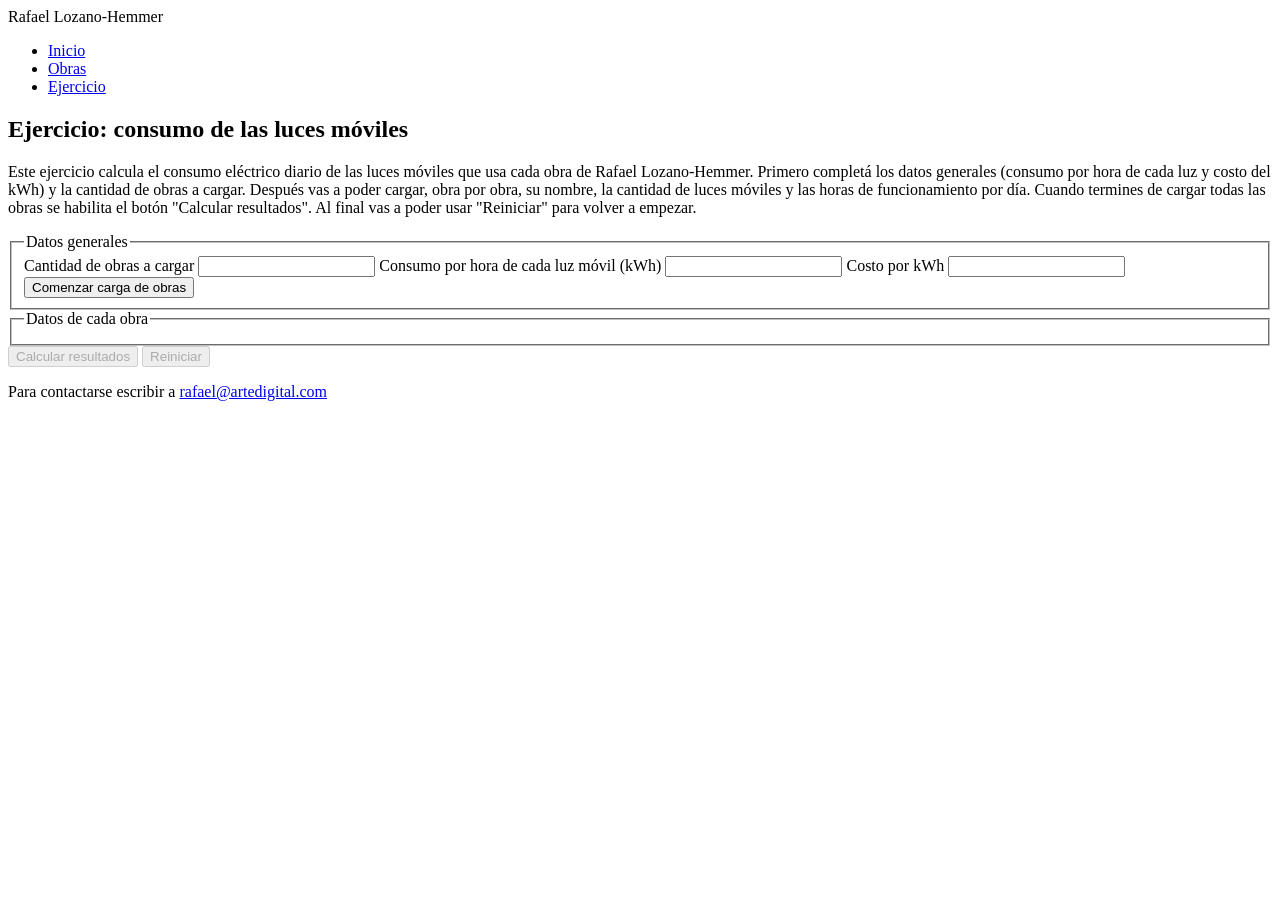
==== ejercicio.html @ 9eda1f69 "Build inicial: estructura HTML y contenido de las 3 páginas index.html, obras.html y ejercicio.html " ====
<!DOCTYPE html>
<html lang="es">
<head>
    <meta charset="UTF-8">
    <meta name="viewport" content="width=device-width, initial-scale=1.0">
    <title>Rafael Lozano-Hemmer — Ejercicio</title>
    <link rel="preconnect" href="https://fonts.googleapis.com">
    <link rel="preconnect" href="https://fonts.gstatic.com" crossorigin>
    <link href="https://fonts.googleapis.com/css2?family=Barlow:wght@400;700&display=swap" rel="stylesheet">
    <link rel="stylesheet" href="css/estilos.css">
</head>
<body>

    <div class="contenedor-principal">
        <header class="encabezado-sitio">
            <div class="marca">Rafael Lozano-Hemmer</div>
            <nav class="navegacion-principal">
                <ul>
                    <li><a href="index.html" class="enlace-nav">Inicio</a></li>
                    <li><a href="obras.html" class="enlace-nav">Obras</a></li>
                    <li><a href="ejercicio.html" class="enlace-nav activo">Ejercicio</a></li>
                </ul>
            </nav>
        </header>

        <main class="area-contenido">
            <section class="seccion-ejercicio">
                <h1>Ejercicio: consumo de las luces móviles</h1>
                <p class="instrucciones">
                    Este ejercicio calcula el consumo eléctrico diario de las luces móviles
                    que usa cada obra de Rafael Lozano-Hemmer. Primero completá los datos
                    generales (consumo por hora de cada luz y costo del kWh) y la cantidad
                    de obras a cargar. Después vas a poder cargar, obra por obra, su nombre,
                    la cantidad de luces móviles y las horas de funcionamiento por día.
                    Cuando termines de cargar todas las obras se habilita el botón
                    "Calcular resultados". Al final vas a poder usar "Reiniciar" para volver
                    a empezar.
                </p>

                <form class="formulario-ejercicio" id="formulario-ejercicio">
                    <fieldset class="bloque-datos-generales">
                        <legend>Datos generales</legend>

                        <label for="cantidad-obras">Cantidad de obras a cargar</label>
                        <input type="number" id="cantidad-obras" name="cantidad-obras" min="1" required>

                        <label for="consumo-por-luz">Consumo por hora de cada luz móvil (kWh)</label>
                        <input type="number" id="consumo-por-luz" name="consumo-por-luz" min="0" step="0.01" required>

                        <label for="costo-kwh">Costo por kWh</label>
                        <input type="number" id="costo-kwh" name="costo-kwh" min="0" step="0.01" required>

                        <button type="button" id="btn-iniciar-carga">Comenzar carga de obras</button>
                    </fieldset>

                    <fieldset class="bloque-obras" id="bloque-obras">
                        <legend>Datos de cada obra</legend>
                        <div class="campos-obras" id="campos-obras"></div>
                    </fieldset>

                    <div class="bloque-acciones">
                        <button type="button" id="btn-calcular" disabled>Calcular resultados</button>
                        <button type="button" id="btn-reiniciar" disabled>Reiniciar</button>
                    </div>
                </form>

                <div class="resultados" id="resultados"></div>
            </section>
        </main>

        <footer class="pie-sitio">
            <p>Para contactarse escribir a <a href="mailto:rafael@artedigital.com">rafael@artedigital.com</a></p>
        </footer>
    </div>

</body>
</html>
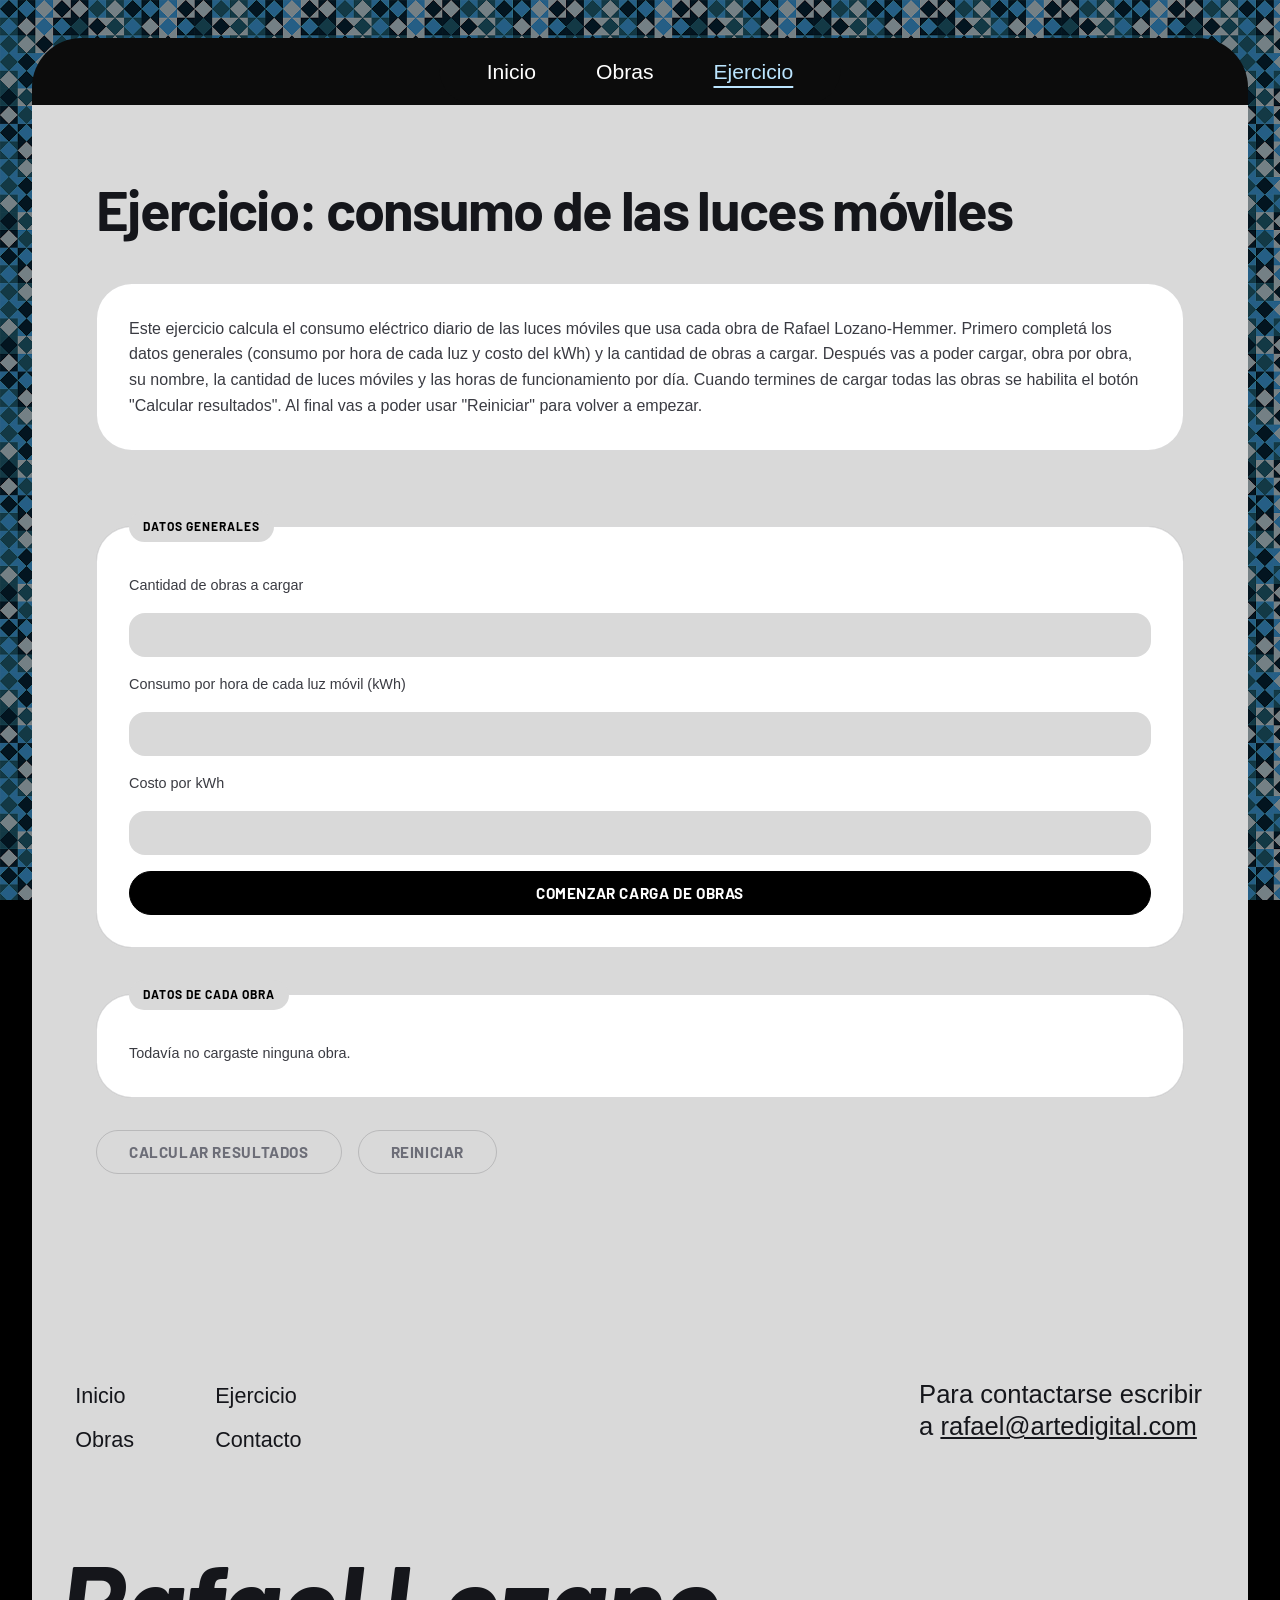
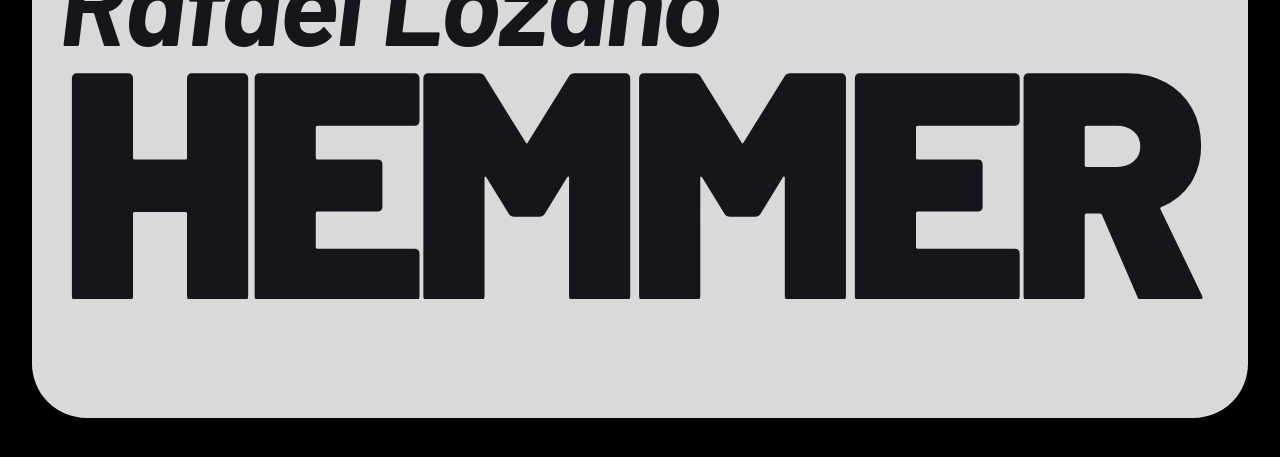
==== commit 83da843f: "Commit 2 / Build CSS En esta etapa se creo el estilo del CSS y se añadio la galeria basado en un dis" ====
--- a/ejercicio.html
+++ b/ejercicio.html
@@ -6,25 +6,25 @@
     <title>Rafael Lozano-Hemmer — Ejercicio</title>
     <link rel="preconnect" href="https://fonts.googleapis.com">
     <link rel="preconnect" href="https://fonts.gstatic.com" crossorigin>
-    <link href="https://fonts.googleapis.com/css2?family=Barlow:wght@400;700&display=swap" rel="stylesheet">
+    <link href="https://fonts.googleapis.com/css2?family=Barlow:ital,wght@0,400;0,500;0,600;0,700;0,900;1,400;1,500;1,700&display=swap" rel="stylesheet">
     <link rel="stylesheet" href="css/estilos.css">
 </head>
 <body>
 
     <div class="contenedor-principal">
-        <header class="encabezado-sitio">
-            <div class="marca">Rafael Lozano-Hemmer</div>
-            <nav class="navegacion-principal">
-                <ul>
-                    <li><a href="index.html" class="enlace-nav">Inicio</a></li>
-                    <li><a href="obras.html" class="enlace-nav">Obras</a></li>
-                    <li><a href="ejercicio.html" class="enlace-nav activo">Ejercicio</a></li>
-                </ul>
-            </nav>
-        </header>
+        <div class="portada">
+            <header class="encabezado-sitio">
+                <nav class="navegacion-principal">
+                    <ul>
+                        <li><a href="index.html" class="enlace-nav">Inicio</a></li>
+                        <li><a href="obras.html" class="enlace-nav">Obras</a></li>
+                        <li><a href="ejercicio.html" class="enlace-nav activo">Ejercicio</a></li>                    </ul>
+                </nav>
+            </header>
+        </div>
 
         <main class="area-contenido">
-            <section class="seccion-ejercicio">
+            <section class="banda-clara seccion-ejercicio">
                 <h1>Ejercicio: consumo de las luces móviles</h1>
                 <p class="instrucciones">
                     Este ejercicio calcula el consumo eléctrico diario de las luces móviles
@@ -68,8 +68,20 @@
             </section>
         </main>
 
-        <footer class="pie-sitio">
-            <p>Para contactarse escribir a <a href="mailto:rafael@artedigital.com">rafael@artedigital.com</a></p>
+        <footer class="pie-sitio" id="contacto">
+            <div class="pie-superior">
+                <ul class="pie-enlaces">
+                    <li><a href="index.html">Inicio</a></li>
+                    <li><a href="ejercicio.html">Ejercicio</a></li>
+                    <li><a href="obras.html">Obras</a></li>
+                    <li><a href="mailto:rafael@artedigital.com">Contacto</a></li>
+                </ul>
+                <p class="pie-contacto">Para contactarse escribir a <a href="mailto:rafael@artedigital.com">rafael@artedigital.com</a></p>
+            </div>
+            <p class="pie-firma">
+                <span class="pie-firma-nombre">Rafael Lozano</span>
+                <span class="pie-firma-apellido">Hemmer</span>
+            </p>
         </footer>
     </div>
 
--- a/css/estilos.css
+++ b/css/estilos.css
@@ -0,0 +1,752 @@
+/* ==========================================================================
+   TOKENS
+   Medidas tomadas del diseño de Figma (frame de 1313,8px). El contenedor
+   mide 82rem = 1312px, así que los valores del diseño se mapean 1:1.
+   ========================================================================== */
+:root {
+    /* Color */
+    --color-negro: #000000;
+    --color-negro-suave: #0c0c0c;
+    --color-tarjeta: #121215;
+    --color-claro: #d9d9d9;
+    --color-blanco: #ffffff;
+    --color-texto-claro: #15161b;
+    --color-texto-oscuro: #a0a0ab;
+    --color-acento: #bbe5ff;
+    --color-borde-claro: rgba(255, 255, 255, 0.08);
+    --color-borde-oscuro: rgba(20, 20, 25, 0.16);
+
+    /* Tipografía */
+    --fuente-display: "Barlow", sans-serif;
+    --fuente-texto: -apple-system, "Segoe UI", Roboto, sans-serif;
+
+    /* Espaciado */
+    --space-1: 0.5rem;
+    --space-2: 0.75rem;
+    --space-3: 1rem;
+    --space-4: 1.5rem;
+    --space-5: 2rem;
+    --space-6: 2.75rem;
+    --space-7: 4rem;
+
+    /* Radios */
+    --radio-pill: 62rem;
+    --radio-md: 1rem;
+    --radio-tarjeta: 2.24rem;
+    --radio-superior: 3.1rem;
+    --radio-inferior: 3.4rem;
+
+    /* Movimiento */
+    --ease-salida: cubic-bezier(0.16, 1, 0.3, 1);
+    --dur-rapida: 0.25s;
+    --dur-base: 0.5s;
+}
+
+/* ==========================================================================
+   BASE
+   ========================================================================== */
+* {
+    box-sizing: border-box;
+}
+
+body {
+    display: flex;
+    flex-direction: column;
+    align-items: center;
+    margin: 0;
+    background-color: var(--color-negro);
+    background-image:
+        linear-gradient(rgba(0, 0, 0, 0.48), rgba(0, 0, 0, 0.48)),
+        url('../img/fondo.png');
+    background-repeat: repeat;
+    background-attachment: fixed;
+    background-size: 7.74rem;
+    font-family: var(--fuente-texto);
+    color: var(--color-blanco);
+    line-height: 1.6;
+    -webkit-font-smoothing: antialiased;
+}
+
+/* Bloque contenedor: ancho máximo y centrado con flexbox (ver body) */
+.contenedor-principal {
+    display: flex;
+    flex-direction: column;
+    max-width: 100rem;
+    width: 95%;
+    margin: 2.4rem 0;
+    border-radius: var(--radio-superior) var(--radio-superior) var(--radio-inferior) var(--radio-inferior);
+    overflow: hidden;
+}
+
+/* ==========================================================================
+   PORTADA: la barra de navegación va dentro de la portada, superpuesta
+   sobre la foto (sin position ni grid: es una columna flex)
+   ========================================================================== */
+.portada {
+    display: flex;
+    flex-direction: column;
+    justify-content: space-between;
+    align-items: center;
+    background-color: var(--color-negro-suave);
+}
+
+.portada--inicio {
+    min-height: 45.25rem;
+    padding-bottom: 2.84rem;
+    text-align: center;
+    background-image:
+        linear-gradient(180deg, rgba(0, 0, 0, 0.28) 0%, rgba(0, 0, 0, 0.66) 100%),
+        url('../img/lozano-hemmer.jpg');
+    background-size: cover;
+    background-position: center;
+}
+
+.portada--obras {
+    min-height: 32rem;
+    padding-bottom: 2.84rem;
+    text-align: center;
+    background-image:
+        linear-gradient(180deg, rgba(0, 0, 0, 0.35) 0%, rgba(0, 0, 0, 0.75) 100%),
+        url('../img/lozano-hemmer-9.jpg');
+    background-size: cover;
+    background-position: center;
+}
+
+.encabezado-sitio {
+    display: flex;
+    justify-content: center;
+    width: 100%;
+}
+
+.navegacion-principal {
+    background-color: var(--color-negro-suave);
+    border-radius: 0 0 2.28rem 2.28rem;
+    padding: 1.02rem 2.96rem;
+}
+
+.navegacion-principal ul {
+    display: flex;
+    flex-wrap: wrap;
+    justify-content: center;
+    gap: var(--space-3) 3.75rem;
+    list-style: none;
+    margin: 0;
+    padding: 0;
+}
+
+.enlace-nav {
+    color: var(--color-blanco);
+    text-decoration: underline;
+    text-decoration-color: transparent;
+    text-underline-offset: 0.45rem;
+    text-decoration-thickness: 2px;
+    font-size: 1.32rem;
+    transition: color var(--dur-rapida) var(--ease-salida), text-decoration-color var(--dur-base) var(--ease-salida);
+}
+
+.enlace-nav:hover {
+    text-decoration-color: var(--color-blanco);
+}
+
+.enlace-nav.activo {
+    color: var(--color-acento);
+    text-decoration-color: var(--color-acento);
+}
+
+.hero-contenido {
+    display: flex;
+    flex-direction: column;
+    align-items: center;
+    gap: 2.05rem;
+    padding: 0 var(--space-5);
+}
+
+.hero-titulo {
+    font-family: var(--fuente-display);
+    font-size: clamp(2.5rem, 8.55vw, 7.02rem);
+    font-weight: 700;
+    line-height: 0.95;
+    letter-spacing: -0.025em;
+    color: var(--color-claro);
+    margin: 0;
+}
+
+.hero-titulo em {
+    font-style: italic;
+}
+
+.hero-subtitulo {
+    font-size: clamp(1rem, 1.95vw, 1.6rem);
+    color: var(--color-blanco);
+    margin: 0;
+}
+
+/* ==========================================================================
+   BANDAS DE CONTENIDO
+   ========================================================================== */
+.area-contenido {
+    display: flex;
+    flex-direction: column;
+}
+
+.banda-clara {
+    display: flex;
+    flex-direction: column;
+    background-color: var(--color-claro);
+    color: var(--color-texto-claro);
+    padding: 4.7rem 4rem 6.9rem;
+}
+
+.banda-oscura {
+    display: flex;
+    flex-direction: column;
+    background-color: var(--color-negro);
+    padding: 8.25rem 4.55rem;
+}
+
+/* ==========================================================================
+   SECCIÓN "SOBRE MI"
+   ========================================================================== */
+/* Especificidad reforzada (.banda-clara + clase) a propósito: la regla
+   genérica ".banda-clara p" de más abajo tiene la misma especificidad que
+   ".cita-destacada p" y, al venir después en el archivo, le ganaba —
+   comprimía la cita a 44rem y rompía el centrado. Con ".banda-clara
+   .cita-destacada p" quedan por encima de cualquier ambigüedad de orden. */
+.banda-clara .etiqueta-seccion {
+    font-family: var(--fuente-display);
+    font-weight: 500;
+    font-size: 1.77rem;
+    line-height: 1.2;
+    margin: 0 0 6.9rem;
+}
+
+.cita-destacada {
+    align-self: center;
+    width: 100%;
+    max-width: 60.85rem;
+    text-align: center;
+    margin: 0 0 3.18rem;
+}
+
+.banda-clara .cita-destacada p {
+    font-family: var(--fuente-display);
+    font-weight: 500;
+    font-size: clamp(1.75rem, 5.6vw, 4.58rem);
+    line-height: 1;
+    letter-spacing: -0.015em;
+    max-width: none;
+    width: 100%;
+    margin: 0;
+}
+
+.banda-clara .cita-autor {
+    align-self: center;
+    font-family: var(--fuente-display);
+    font-weight: 500;
+    font-style: italic;
+    font-size: clamp(1rem, 2.15vw, 1.77rem);
+    line-height: 1.2;
+    max-width: none;
+    text-align: center;
+    margin: 0;
+}
+
+/* ==========================================================================
+   TARJETAS EN 3 COLUMNAS IGUALES (solo flexbox)
+   ========================================================================== */
+.fila-columnas-iguales {
+    display: flex;
+    flex-wrap: wrap;
+    gap: 2.05rem;
+}
+
+.fila-columnas-iguales .columna {
+    display: flex;
+    flex-direction: column;
+    gap: 1.38rem;
+    flex: 1 1 0;
+    min-width: 17rem;
+    min-height: 28.9rem;
+    background-color: var(--color-tarjeta);
+    border: 1px solid var(--color-borde-claro);
+    border-radius: var(--radio-tarjeta);
+    padding: 1.84rem;
+    transition: border-color var(--dur-base) var(--ease-salida), transform var(--dur-base) var(--ease-salida);
+}
+
+.fila-columnas-iguales .columna:hover {
+    border-color: rgba(255, 255, 255, 0.24);
+    transform: translateY(-0.25rem);
+}
+
+.columna-meta {
+    display: flex;
+    align-items: center;
+    justify-content: space-between;
+    gap: var(--space-3);
+}
+
+.columna-numero {
+    font-family: var(--fuente-display);
+    font-style: italic;
+    font-size: 2.07rem;
+    line-height: 1;
+    color: var(--color-acento);
+}
+
+.columna-etiqueta {
+    font-family: var(--fuente-display);
+    font-weight: 700;
+    font-size: 0.63rem;
+    line-height: 1.2;
+    text-transform: uppercase;
+    color: var(--color-negro);
+    background-color: var(--color-blanco);
+    border-radius: var(--radio-pill);
+    padding: 0.34rem 0.57rem;
+}
+
+.columna h2 {
+    font-family: var(--fuente-display);
+    font-weight: 600;
+    font-size: 1.59rem;
+    line-height: 1.1;
+    color: var(--color-blanco);
+    margin: 0;
+}
+
+.columna p {
+    font-size: 0.8rem;
+    line-height: 1.6;
+    color: var(--color-texto-oscuro);
+    max-width: none;
+    margin: 0;
+}
+
+/* ==========================================================================
+   TIPOGRAFÍA DE LAS PÁGINAS INTERIORES
+   ========================================================================== */
+.banda-clara h1 {
+    font-family: var(--fuente-display);
+    font-weight: 700;
+    font-size: clamp(2rem, 5vw, 3.5rem);
+    line-height: 1.05;
+    letter-spacing: -0.03em;
+    margin: 0 0 var(--space-6);
+}
+
+.banda-clara h2 {
+    font-family: var(--fuente-display);
+    font-weight: 600;
+    font-size: clamp(1.3rem, 2vw, 1.75rem);
+    line-height: 1.15;
+    letter-spacing: -0.02em;
+    margin: 0 0 var(--space-3);
+}
+
+.banda-clara p {
+    color: #3a3b42;
+    margin: 0 0 var(--space-3);
+    max-width: 44rem;
+}
+
+/* ==========================================================================
+   LAYOUT DE 2 COLUMNAS DE DISTINTO ANCHO (solo flexbox)
+   ========================================================================== */
+.fila-columnas-asimetricas {
+    display: flex;
+    flex-wrap: wrap;
+    gap: var(--space-7);
+}
+
+.columna-principal {
+    display: flex;
+    flex-direction: column;
+    gap: var(--space-6);
+    flex: 3 1 28rem;
+}
+
+.columna-lateral {
+    flex: 1 1 16rem;
+    background-color: var(--color-blanco);
+    border: 1px solid var(--color-borde-oscuro);
+    border-radius: var(--radio-tarjeta);
+    padding: var(--space-5);
+    align-self: flex-start;
+}
+
+/* ==========================================================================
+   LISTA DE CONCEPTOS Y GALERÍA
+   ========================================================================== */
+.lista-conceptos {
+    list-style: none;
+    margin: 0;
+    padding: 0;
+}
+
+.lista-conceptos li {
+    padding: var(--space-2) 0;
+    border-bottom: 1px solid var(--color-borde-oscuro);
+    transition: padding-left var(--dur-rapida) var(--ease-salida);
+}
+
+.lista-conceptos li:last-child {
+    border-bottom: none;
+}
+
+.lista-conceptos li::before {
+    content: "— ";
+}
+
+.lista-conceptos li:hover {
+    padding-left: var(--space-1);
+}
+
+.seccion-galeria h2 {
+    font-family: var(--fuente-display);
+    font-weight: 600;
+    font-size: clamp(1.3rem, 2vw, 1.75rem);
+    letter-spacing: -0.02em;
+    color: var(--color-blanco);
+    margin: 0 0 var(--space-5);
+}
+
+.galeria-obras {
+    display: flex;
+    flex-wrap: wrap;
+    gap: 1.84rem;
+    min-height: 6rem;
+}
+
+.galeria-obras:empty::before {
+    content: "Galería en construcción — se genera con JavaScript en la próxima fase.";
+    color: var(--color-texto-oscuro);
+    font-size: 0.9rem;
+    font-style: italic;
+}
+
+.obra-card {
+    display: flex;
+    flex-direction: column;
+    flex: 1 1 15rem;
+    overflow: hidden;
+    background-color: var(--color-tarjeta);
+    border: 1px solid var(--color-borde-claro);
+    border-radius: var(--radio-tarjeta);
+    transition: border-color var(--dur-base) var(--ease-salida), transform var(--dur-base) var(--ease-salida);
+}
+
+.obra-card:hover {
+    border-color: rgba(255, 255, 255, 0.24);
+    transform: translateY(-0.25rem);
+}
+
+.obra-card img {
+    display: block;
+    width: 100%;
+    aspect-ratio: 4 / 3;
+    object-fit: cover;
+}
+
+.obra-info {
+    display: flex;
+    align-items: baseline;
+    justify-content: space-between;
+    gap: var(--space-2);
+    padding: 1.1rem 1.3rem;
+}
+
+.obra-info h3 {
+    font-family: var(--fuente-display);
+    font-weight: 600;
+    font-size: 1rem;
+    line-height: 1.2;
+    color: var(--color-blanco);
+    margin: 0;
+}
+
+.obra-info p {
+    font-family: var(--fuente-display);
+    font-style: italic;
+    font-size: 0.95rem;
+    color: var(--color-acento);
+    margin: 0;
+    max-width: none;
+}
+
+/* ==========================================================================
+   FORMULARIO DEL EJERCICIO
+   ========================================================================== */
+.banda-clara .instrucciones {
+    background-color: var(--color-blanco);
+    border: 1px solid var(--color-borde-oscuro);
+    border-radius: var(--radio-tarjeta);
+    padding: var(--space-5);
+    max-width: none;
+}
+
+.formulario-ejercicio {
+    display: flex;
+    flex-direction: column;
+    gap: var(--space-5);
+    margin-top: var(--space-6);
+}
+
+.formulario-ejercicio fieldset {
+    display: flex;
+    flex-direction: column;
+    gap: var(--space-3);
+    background-color: var(--color-blanco);
+    border: 1px solid var(--color-borde-oscuro);
+    border-radius: var(--radio-tarjeta);
+    padding: var(--space-5);
+    margin: 0;
+}
+
+.formulario-ejercicio legend {
+    font-family: var(--fuente-display);
+    font-weight: 700;
+    font-size: 0.75rem;
+    text-transform: uppercase;
+    letter-spacing: 0.08em;
+    color: var(--color-negro);
+    background-color: var(--color-claro);
+    border-radius: var(--radio-pill);
+    padding: 0.35rem 0.9rem;
+}
+
+.formulario-ejercicio label {
+    font-size: 0.9rem;
+    color: #3a3b42;
+}
+
+.formulario-ejercicio input {
+    width: 100%;
+    font-family: var(--fuente-texto);
+    font-size: 1rem;
+    color: var(--color-texto-claro);
+    background-color: var(--color-claro);
+    border: 1px solid transparent;
+    border-radius: var(--radio-md);
+    padding: var(--space-2) var(--space-3);
+    transition: border-color var(--dur-rapida) var(--ease-salida);
+}
+
+.formulario-ejercicio input:focus {
+    outline: none;
+    border-color: var(--color-negro);
+}
+
+.campos-obras {
+    display: flex;
+    flex-direction: column;
+    gap: var(--space-3);
+}
+
+.campos-obras:empty::before {
+    content: "Todavía no cargaste ninguna obra.";
+    color: #3a3b42;
+    font-size: 0.9rem;
+}
+
+.bloque-acciones {
+    display: flex;
+    flex-wrap: wrap;
+    gap: var(--space-3);
+}
+
+button {
+    font-family: var(--fuente-display);
+    font-weight: 700;
+    font-size: 0.95rem;
+    text-transform: uppercase;
+    letter-spacing: 0.04em;
+    color: var(--color-blanco);
+    background-color: var(--color-negro);
+    border: 1px solid var(--color-negro);
+    border-radius: var(--radio-pill);
+    padding: var(--space-2) var(--space-5);
+    cursor: pointer;
+    transition: transform var(--dur-rapida) var(--ease-salida), opacity var(--dur-rapida) var(--ease-salida);
+}
+
+button:hover:not(:disabled) {
+    transform: translateY(-0.15rem);
+}
+
+button:disabled {
+    color: #6c6d77;
+    background-color: transparent;
+    border-color: var(--color-borde-oscuro);
+    cursor: not-allowed;
+}
+
+#btn-reiniciar:not(:disabled) {
+    color: var(--color-negro);
+    background-color: transparent;
+}
+
+.resultados:not(:empty) {
+    background-color: var(--color-blanco);
+    border: 1px solid var(--color-borde-oscuro);
+    border-radius: var(--radio-tarjeta);
+    padding: var(--space-5);
+    margin-top: var(--space-5);
+}
+
+/* ==========================================================================
+   PIE DE PÁGINA
+   ========================================================================== */
+.pie-sitio {
+    display: flex;
+    flex-direction: column;
+    gap: 6.25rem;
+    background-color: var(--color-claro);
+    color: var(--color-texto-claro);
+    padding: 5.9rem 1.7rem 7.5rem;
+    /* contenedor de consulta: el tamaño de la firma se calcula en cqw
+       (relativo al ancho real del pie), no en vw (relativo al viewport) —
+       así nunca se desborda aunque el contenedor tenga max-width */
+    container-type: inline-size;
+}
+
+.pie-superior {
+    display: flex;
+    flex-wrap: wrap;
+    justify-content: space-between;
+    align-items: flex-start;
+    gap: var(--space-5);
+    padding: 0 1rem;
+}
+
+.pie-enlaces {
+    display: flex;
+    flex-wrap: wrap;
+    gap: 0.57rem 3.75rem;
+    width: 21rem;
+    list-style: none;
+    margin: 0;
+    padding: 0;
+}
+
+.pie-enlaces li {
+    flex: 0 0 5rem;
+}
+
+.pie-enlaces a {
+    color: var(--color-texto-claro);
+    text-decoration: none;
+    font-size: 1.35rem;
+    transition: opacity var(--dur-rapida) var(--ease-salida);
+}
+
+.pie-enlaces a:hover {
+    opacity: 0.6;
+}
+
+.pie-contacto {
+    width: 17.86rem;
+    font-size: 1.6rem;
+    line-height: 1.25;
+    margin: 0;
+}
+
+.pie-contacto a {
+    color: var(--color-texto-claro);
+}
+
+.pie-firma {
+    display: flex;
+    flex-direction: column;
+    overflow: hidden;
+    font-family: var(--fuente-display);
+    line-height: 0.78;
+    margin: 0;
+}
+
+.pie-firma-nombre {
+    font-weight: 700;
+    font-style: italic;
+    font-size: clamp(1.75rem, 11cqw, 7rem);
+    letter-spacing: -0.02em;
+    white-space: nowrap;
+}
+
+.pie-firma-apellido {
+    font-weight: 900;
+    /* un poco por debajo del ajuste exacto (~30.6cqw) a propósito: mejor
+       un par de puntos de aire a la derecha que arriesgar un recorte por
+       diferencias de métricas de fuente entre navegadores */
+    font-size: 28cqw;
+    line-height: 0.78;
+    letter-spacing: -0.05em;
+    text-transform: uppercase;
+    white-space: nowrap;
+}
+
+/* ==========================================================================
+   RESPONSIVIDAD
+   ========================================================================== */
+@media (max-width: 60rem) {
+    .banda-clara {
+        padding: 3.5rem 2rem 4.5rem;
+    }
+
+    .banda-oscura {
+        padding: 4rem 2rem;
+    }
+
+    .etiqueta-seccion {
+        margin-bottom: 3rem;
+    }
+
+    .cita-destacada {
+        width: 100%;
+    }
+
+    .portada--inicio {
+        min-height: 26rem;
+    }
+
+    .navegacion-principal {
+        padding: 0.8rem 1.5rem;
+    }
+
+    .navegacion-principal ul {
+        gap: var(--space-2) var(--space-5);
+    }
+
+    .enlace-nav {
+        font-size: 1.05rem;
+    }
+
+    .fila-columnas-iguales .columna,
+    .columna-principal,
+    .columna-lateral {
+        flex: 1 1 100%;
+    }
+
+    .fila-columnas-iguales .columna {
+        min-height: 0;
+    }
+
+    .pie-sitio {
+        gap: 3rem;
+        padding: 3.5rem 1.5rem 3rem;
+    }
+
+    .pie-superior {
+        flex-direction: column;
+        padding: 0;
+    }
+
+    .pie-enlaces {
+        width: 100%;
+        gap: 0.5rem 4rem;
+    }
+
+    .pie-contacto {
+        width: 100%;
+        font-size: 1.15rem;
+    }
+}
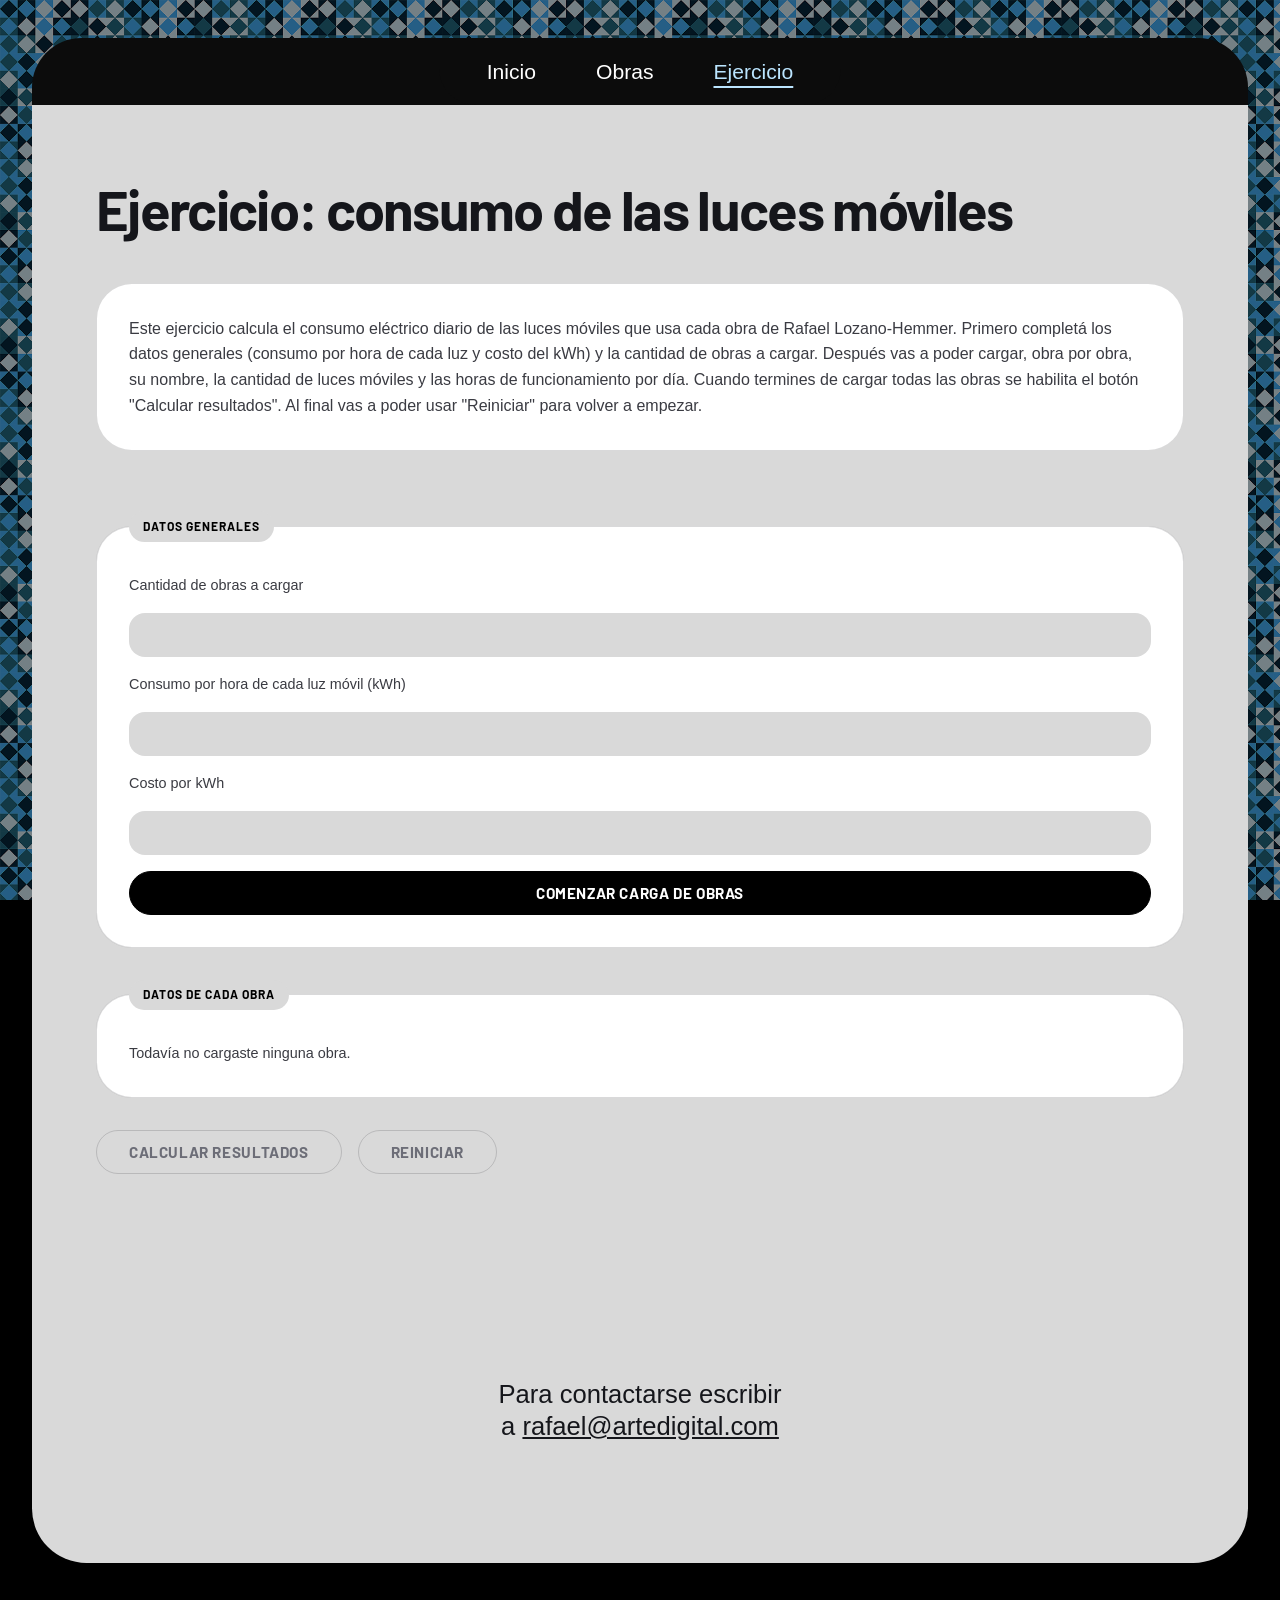
==== commit 4b10f195: "Commit 3 / JavaScript y CSS Pulido y creacion de secciones de JavaScript junto con detalles de CSS. " ====
--- a/ejercicio.html
+++ b/ejercicio.html
@@ -68,21 +68,11 @@
             </section>
         </main>
 
-        <footer class="pie-sitio" id="contacto">
-            <div class="pie-superior">
-                <ul class="pie-enlaces">
-                    <li><a href="index.html">Inicio</a></li>
-                    <li><a href="ejercicio.html">Ejercicio</a></li>
-                    <li><a href="obras.html">Obras</a></li>
-                    <li><a href="mailto:rafael@artedigital.com">Contacto</a></li>
-                </ul>
-                <p class="pie-contacto">Para contactarse escribir a <a href="mailto:rafael@artedigital.com">rafael@artedigital.com</a></p>
-            </div>
-            <p class="pie-firma">
-                <span class="pie-firma-nombre">Rafael Lozano</span>
-                <span class="pie-firma-apellido">Hemmer</span>
-            </p>
-        </footer>
+        <script src="js/ejercicio.js"></script>
+
+        <section class="pie-sitio" id="contacto">
+            <p class="pie-contacto">Para contactarse escribir a <a href="mailto:rafael@artedigital.com">rafael@artedigital.com</a></p>
+        </section>
     </div>
 
 </body>
--- a/css/estilos.css
+++ b/css/estilos.css
@@ -107,7 +107,7 @@
     text-align: center;
     background-image:
         linear-gradient(180deg, rgba(0, 0, 0, 0.35) 0%, rgba(0, 0, 0, 0.75) 100%),
-        url('../img/lozano-hemmer-9.jpg');
+        url('../img/lozano-hemmer-3.jpg');
     background-size: cover;
     background-position: center;
 }
@@ -249,6 +249,38 @@
     max-width: none;
     text-align: center;
     margin: 0;
+}
+
+/* ==========================================================================
+   DATO CURIOSO AL AZAR
+   ========================================================================== */
+.dato-curioso {
+    align-self: center;
+    width: 100%;
+    max-width: 34rem;
+    text-align: center;
+    margin: var(--space-7) 0 0;
+    padding-top: var(--space-6);
+    border-top: 1px solid var(--color-borde-oscuro);
+}
+
+.dato-curioso-etiqueta {
+    font-family: var(--fuente-display);
+    font-weight: 700;
+    text-transform: uppercase;
+    letter-spacing: 0.08em;
+    font-size: 0.8rem;
+    color: var(--color-texto-claro);
+    opacity: 0.55;
+    margin: 0 0 var(--space-2);
+}
+
+.dato-curioso-texto {
+    font-size: 1.05rem;
+    line-height: 1.5;
+    color: var(--color-texto-claro);
+    margin: 0 0 var(--space-4);
+    min-height: 3.2rem;
 }
 
 /* ==========================================================================
@@ -402,76 +434,119 @@
     padding-left: var(--space-1);
 }
 
-.seccion-galeria h2 {
+.galeria-cabecera {
+    display: flex;
+    flex-wrap: wrap;
+    align-items: center;
+    justify-content: space-between;
+    gap: var(--space-3);
+    margin-bottom: var(--space-3);
+}
+
+.galeria-cabecera h2 {
     font-family: var(--fuente-display);
     font-weight: 600;
     font-size: clamp(1.3rem, 2vw, 1.75rem);
     letter-spacing: -0.02em;
     color: var(--color-blanco);
-    margin: 0 0 var(--space-5);
-}
-
-.galeria-obras {
-    display: flex;
-    flex-wrap: wrap;
-    gap: 1.84rem;
-    min-height: 6rem;
-}
-
-.galeria-obras:empty::before {
-    content: "Galería en construcción — se genera con JavaScript en la próxima fase.";
+    margin: 0;
+}
+
+.galeria-indicaciones {
     color: var(--color-texto-oscuro);
     font-size: 0.9rem;
-    font-style: italic;
-}
-
-.obra-card {
-    display: flex;
-    flex-direction: column;
-    flex: 1 1 15rem;
+    margin: 0 0 var(--space-5);
+    max-width: none;
+}
+
+.boton-claro {
+    background-color: var(--color-blanco);
+    color: var(--color-negro);
+    border-color: var(--color-blanco);
+}
+
+.boton-claro:disabled {
+    background-color: transparent;
+    color: var(--color-texto-oscuro);
+    border-color: var(--color-borde-claro);
+}
+
+/* ==========================================================================
+   CARRUSEL DE OBRAS (galería generada con JS)
+   ========================================================================== */
+.carrusel-obras {
+    display: flex;
+    align-items: center;
+    gap: var(--space-4);
+}
+
+.carrusel-flecha {
+    flex: 0 0 auto;
+    width: 3rem;
+    height: 3rem;
+    padding: 0;
+    font-size: 1.5rem;
+    line-height: 1;
+    border-radius: 50%;
+}
+
+.carrusel-obra {
+    flex: 1 1 auto;
+    display: flex;
+    flex-direction: column;
     overflow: hidden;
     background-color: var(--color-tarjeta);
     border: 1px solid var(--color-borde-claro);
     border-radius: var(--radio-tarjeta);
-    transition: border-color var(--dur-base) var(--ease-salida), transform var(--dur-base) var(--ease-salida);
-}
-
-.obra-card:hover {
-    border-color: rgba(255, 255, 255, 0.24);
-    transform: translateY(-0.25rem);
-}
-
-.obra-card img {
+}
+
+.carrusel-obra img {
     display: block;
     width: 100%;
-    aspect-ratio: 4 / 3;
+    aspect-ratio: 16 / 9;
     object-fit: cover;
-}
-
-.obra-info {
+    transition: aspect-ratio var(--dur-base) var(--ease-salida);
+}
+
+.carrusel-info {
     display: flex;
     align-items: baseline;
     justify-content: space-between;
     gap: var(--space-2);
-    padding: 1.1rem 1.3rem;
-}
-
-.obra-info h3 {
+    padding: 1.3rem 1.6rem;
+}
+
+.carrusel-info h3 {
     font-family: var(--fuente-display);
     font-weight: 600;
+    font-size: 1.2rem;
+    color: var(--color-blanco);
+    margin: 0;
+}
+
+.carrusel-info p {
+    font-family: var(--fuente-display);
+    font-style: italic;
     font-size: 1rem;
-    line-height: 1.2;
-    color: var(--color-blanco);
-    margin: 0;
-}
-
-.obra-info p {
-    font-family: var(--fuente-display);
-    font-style: italic;
-    font-size: 0.95rem;
     color: var(--color-acento);
     margin: 0;
-    max-width: none;
+    transition: color var(--dur-base) var(--ease-salida);
+}
+
+.carrusel-contador {
+    text-align: center;
+    color: var(--color-texto-oscuro);
+    font-size: 0.9rem;
+    margin: var(--space-3) 0 0;
+}
+
+/* Funcionalidad de cambio de diseño: imagen más chica y otro color de año */
+.carrusel-obras--compacta .carrusel-obra img {
+    aspect-ratio: 4 / 3;
+}
+
+.carrusel-obras--compacta .carrusel-info p {
+    color: #ff9d5c;
 }
 
 /* ==========================================================================
@@ -547,6 +622,29 @@
     content: "Todavía no cargaste ninguna obra.";
     color: #3a3b42;
     font-size: 0.9rem;
+}
+
+.campo-obra-nueva {
+    display: flex;
+    flex-direction: column;
+    gap: var(--space-3);
+}
+
+.lista-obras-cargadas {
+    list-style: none;
+    display: flex;
+    flex-direction: column;
+    gap: var(--space-2);
+    margin: var(--space-3) 0 0;
+    padding: 0;
+}
+
+.lista-obras-cargadas li {
+    font-size: 0.9rem;
+    color: #3a3b42;
+    background-color: var(--color-claro);
+    border-radius: var(--radio-md);
+    padding: var(--space-2) var(--space-3);
 }
 
 .bloque-acciones {
@@ -600,52 +698,16 @@
 .pie-sitio {
     display: flex;
     flex-direction: column;
+    align-items: center;
     gap: 6.25rem;
     background-color: var(--color-claro);
     color: var(--color-texto-claro);
     padding: 5.9rem 1.7rem 7.5rem;
-    /* contenedor de consulta: el tamaño de la firma se calcula en cqw
-       (relativo al ancho real del pie), no en vw (relativo al viewport) —
-       así nunca se desborda aunque el contenedor tenga max-width */
-    container-type: inline-size;
-}
-
-.pie-superior {
-    display: flex;
-    flex-wrap: wrap;
-    justify-content: space-between;
-    align-items: flex-start;
-    gap: var(--space-5);
-    padding: 0 1rem;
-}
-
-.pie-enlaces {
-    display: flex;
-    flex-wrap: wrap;
-    gap: 0.57rem 3.75rem;
-    width: 21rem;
-    list-style: none;
-    margin: 0;
-    padding: 0;
-}
-
-.pie-enlaces li {
-    flex: 0 0 5rem;
-}
-
-.pie-enlaces a {
-    color: var(--color-texto-claro);
-    text-decoration: none;
-    font-size: 1.35rem;
-    transition: opacity var(--dur-rapida) var(--ease-salida);
-}
-
-.pie-enlaces a:hover {
-    opacity: 0.6;
+    text-align: center;
 }
 
 .pie-contacto {
-    width: 17.86rem;
+    max-width: 17.86rem;
     font-size: 1.6rem;
     line-height: 1.25;
     margin: 0;
@@ -653,35 +715,6 @@
 
 .pie-contacto a {
     color: var(--color-texto-claro);
-}
-
-.pie-firma {
-    display: flex;
-    flex-direction: column;
-    overflow: hidden;
-    font-family: var(--fuente-display);
-    line-height: 0.78;
-    margin: 0;
-}
-
-.pie-firma-nombre {
-    font-weight: 700;
-    font-style: italic;
-    font-size: clamp(1.75rem, 11cqw, 7rem);
-    letter-spacing: -0.02em;
-    white-space: nowrap;
-}
-
-.pie-firma-apellido {
-    font-weight: 900;
-    /* un poco por debajo del ajuste exacto (~30.6cqw) a propósito: mejor
-       un par de puntos de aire a la derecha que arriesgar un recorte por
-       diferencias de métricas de fuente entre navegadores */
-    font-size: 28cqw;
-    line-height: 0.78;
-    letter-spacing: -0.05em;
-    text-transform: uppercase;
-    white-space: nowrap;
 }
 
 /* ==========================================================================
@@ -735,16 +768,6 @@
         padding: 3.5rem 1.5rem 3rem;
     }
 
-    .pie-superior {
-        flex-direction: column;
-        padding: 0;
-    }
-
-    .pie-enlaces {
-        width: 100%;
-        gap: 0.5rem 4rem;
-    }
-
     .pie-contacto {
         width: 100%;
         font-size: 1.15rem;
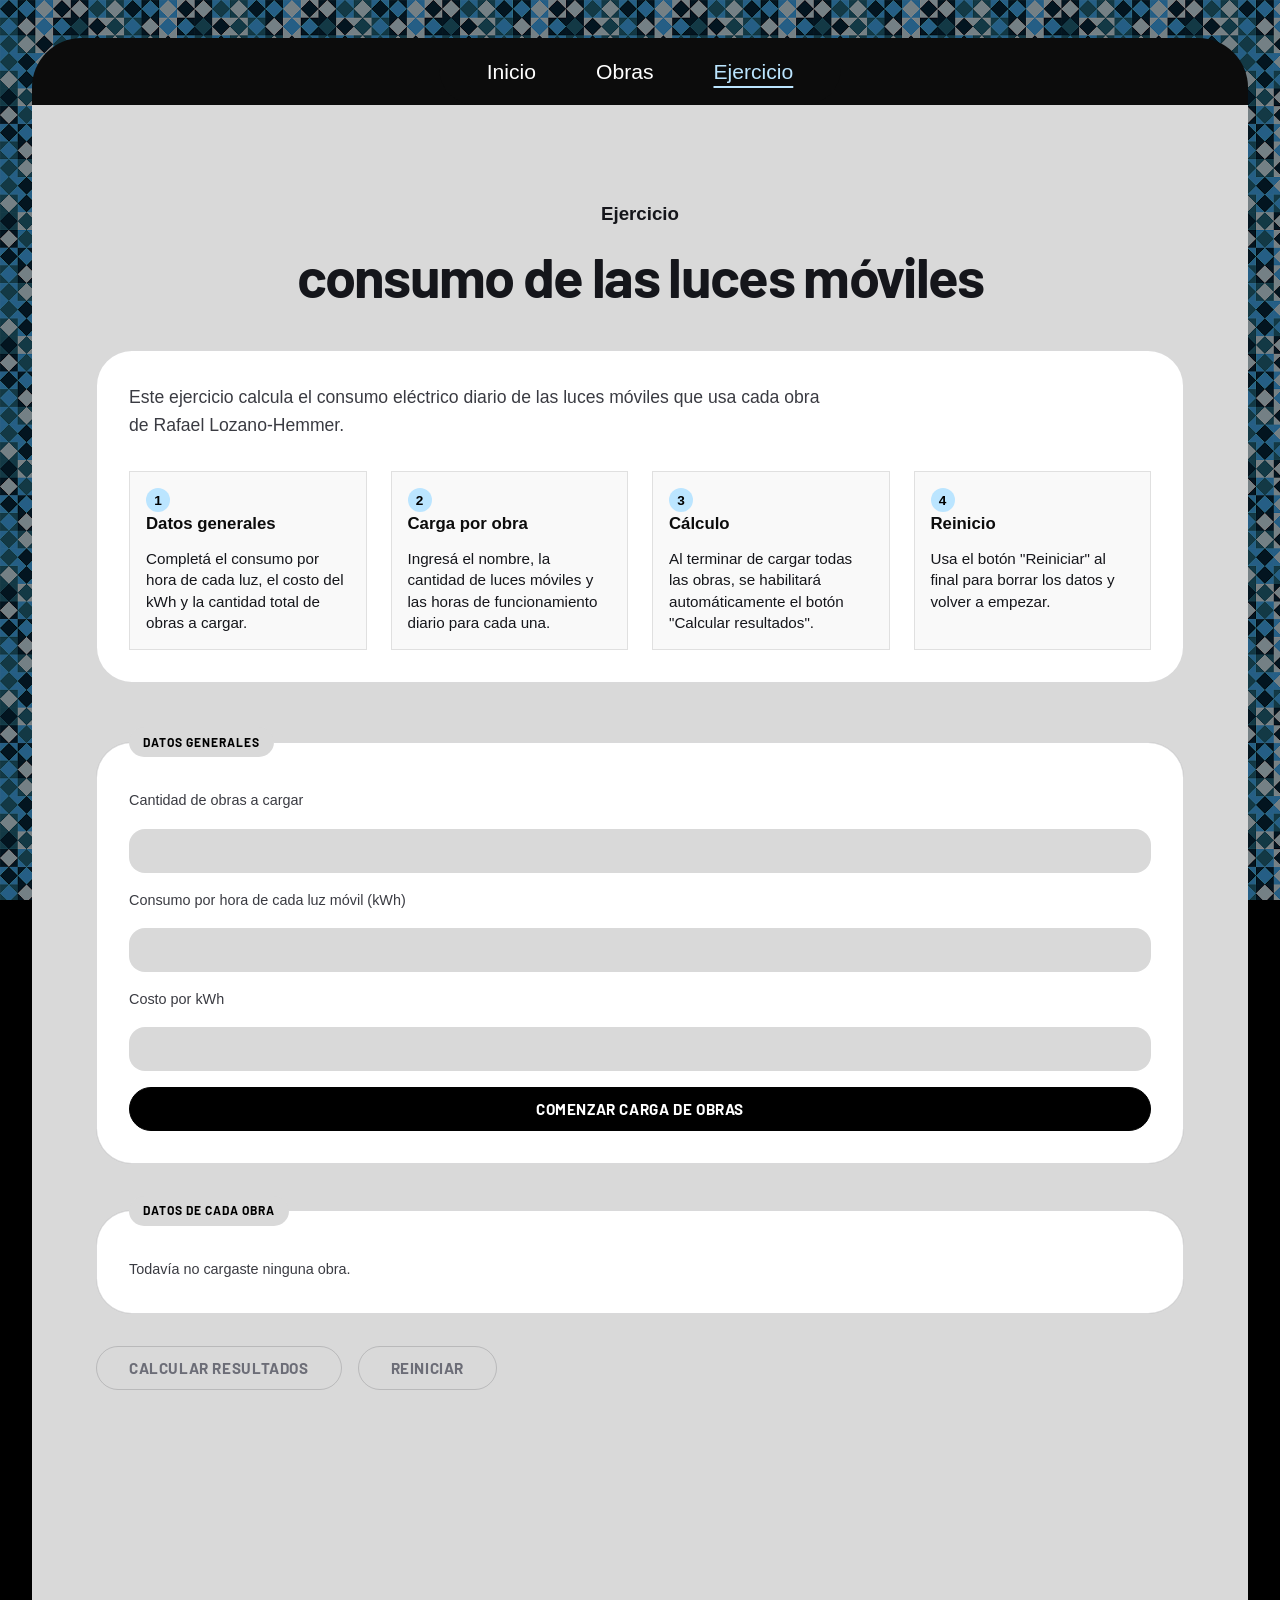
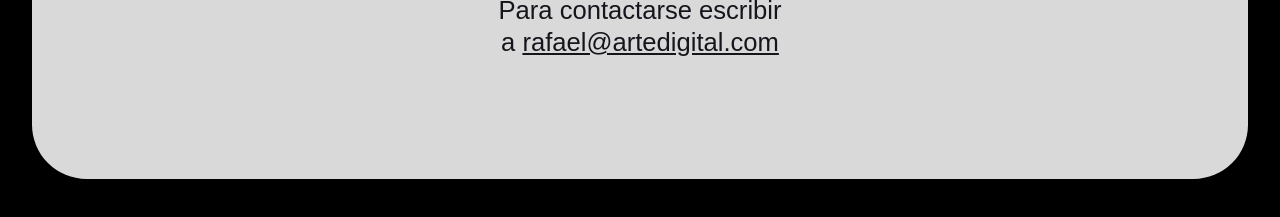
==== commit 3c5a398b: "Commit 4 / Final Edits Correcion de detalles visuales y galeria, como imagenes, videos, y demas.  se" ====
--- a/ejercicio.html
+++ b/ejercicio.html
@@ -25,17 +25,17 @@
 
         <main class="area-contenido">
             <section class="banda-clara seccion-ejercicio">
-                <h1>Ejercicio: consumo de las luces móviles</h1>
-                <p class="instrucciones">
-                    Este ejercicio calcula el consumo eléctrico diario de las luces móviles
-                    que usa cada obra de Rafael Lozano-Hemmer. Primero completá los datos
-                    generales (consumo por hora de cada luz y costo del kWh) y la cantidad
-                    de obras a cargar. Después vas a poder cargar, obra por obra, su nombre,
-                    la cantidad de luces móviles y las horas de funcionamiento por día.
-                    Cuando termines de cargar todas las obras se habilita el botón
-                    "Calcular resultados". Al final vas a poder usar "Reiniciar" para volver
-                    a empezar.
-                </p>
+                <h3 class="subtitulo">Ejercicio</h3>
+                <h1>consumo de las luces móviles</h1>
+                <div class="instrucciones">
+                    <p class="instrucciones-intro">Este ejercicio calcula el consumo eléctrico diario de las luces móviles que usa cada obra de Rafael Lozano-Hemmer.</p>
+                    <ol class="lista-pasos">
+                        <li><strong>Datos generales</strong> Completá el consumo por hora de cada luz, el costo del kWh y la cantidad total de obras a cargar.</li>
+                        <li><strong>Carga por obra</strong> Ingresá el nombre, la cantidad de luces móviles y las horas de funcionamiento diario para cada una.</li>
+                        <li><strong>Cálculo</strong> Al terminar de cargar todas las obras, se habilitará automáticamente el botón "Calcular resultados".</li>
+                        <li><strong>Reinicio</strong> Usa el botón "Reiniciar" al final para borrar los datos y volver a empezar.</li>
+                    </ol>
+                </div>
 
                 <form class="formulario-ejercicio" id="formulario-ejercicio">
                     <fieldset class="bloque-datos-generales">
--- a/css/estilos.css
+++ b/css/estilos.css
@@ -107,7 +107,7 @@
     text-align: center;
     background-image:
         linear-gradient(180deg, rgba(0, 0, 0, 0.35) 0%, rgba(0, 0, 0, 0.75) 100%),
-        url('../img/lozano-hemmer-3.jpg');
+        url('../img/hero-obras.jpg');
     background-size: cover;
     background-position: center;
 }
@@ -300,7 +300,7 @@
     min-width: 17rem;
     min-height: 28.9rem;
     background-color: var(--color-tarjeta);
-    border: 1px solid var(--color-borde-claro);
+    border: 1px solid #e0e0e0;
     border-radius: var(--radio-tarjeta);
     padding: 1.84rem;
     transition: border-color var(--dur-base) var(--ease-salida), transform var(--dur-base) var(--ease-salida);
@@ -468,7 +468,7 @@
 .boton-claro:disabled {
     background-color: transparent;
     color: var(--color-texto-oscuro);
-    border-color: var(--color-borde-claro);
+    border-color: #e0e0e0;
 }
 
 /* ==========================================================================
@@ -496,15 +496,34 @@
     flex-direction: column;
     overflow: hidden;
     background-color: var(--color-tarjeta);
-    border: 1px solid var(--color-borde-claro);
+    border: 1px solid #e0e0e0;
     border-radius: var(--radio-tarjeta);
 }
 
-.carrusel-obra img {
+.obra-media-scroller {
+    display: flex;
+    overflow-x: auto;
+    scroll-snap-type: x mandatory;
+    width: 100%;
+}
+
+.obra-media-scroller::-webkit-scrollbar {
+    height: 8px;
+}
+
+.obra-media-scroller::-webkit-scrollbar-thumb {
+    background: var(--color-borde-oscuro);
+    border-radius: 4px;
+}
+
+.obra-media-scroller > img,
+.obra-media-scroller > video {
+    flex: 0 0 100%;
+    width: 100%;
     display: block;
-    width: 100%;
     aspect-ratio: 16 / 9;
     object-fit: cover;
+    scroll-snap-align: start;
     transition: aspect-ratio var(--dur-base) var(--ease-salida);
 }
 
@@ -541,11 +560,11 @@
 }
 
 /* Funcionalidad de cambio de diseño: imagen más chica y otro color de año */
-.carrusel-obras--compacta .carrusel-obra img {
+.modo-galeria .obra-media-scroller > * {
     aspect-ratio: 4 / 3;
 }
 
-.carrusel-obras--compacta .carrusel-info p {
+.modo-galeria .carrusel-info p {
     color: #ff9d5c;
 }
 
@@ -773,3 +792,95 @@
         font-size: 1.15rem;
     }
 }
+
+/* Nuevos estilos para la galería */
+.carrusel-contenedor-articulos {
+    flex: 1 1 auto;
+    display: flex;
+    flex-direction: column;
+    width: 100%;
+}
+
+.modo-galeria .carrusel-contenedor-articulos {
+    display: grid;
+    grid-template-columns: repeat(auto-fill, minmax(300px, 1fr));
+    gap: var(--space-4);
+}
+
+.modo-galeria .carrusel-obra {
+    height: 100%;
+}
+
+.carrusel-obras.modo-galeria {
+    align-items: flex-start;
+}
+
+
+/* Diseño organizado para las instrucciones del ejercicio */
+.instrucciones {
+    display: flex;
+    flex-direction: column;
+    gap: var(--space-3);
+}
+
+.instrucciones-intro {
+    font-size: 1.1rem;
+    font-weight: 500;
+    margin: 0;
+    color: var(--color-texto);
+}
+
+.lista-pasos {
+    list-style: none;
+    padding: 0;
+    margin: 0;
+    display: grid;
+    grid-template-columns: repeat(auto-fit, minmax(220px, 1fr));
+    gap: var(--space-4);
+}
+
+.lista-pasos li {
+    background-color: #f9f9f9;
+    border: 1px solid #e0e0e0;
+    border-radius: var(--radio-base);
+    padding: var(--space-3);
+    font-size: 0.95rem;
+    line-height: 1.4;
+    position: relative;
+    padding-top: calc(var(--space-4) + 1rem);
+}
+
+.lista-pasos li::before {
+    content: counter(paso);
+    counter-increment: paso;
+    position: absolute;
+    top: var(--space-3);
+    left: var(--space-3);
+    background-color: var(--color-acento);
+    color: var(--color-negro);
+    width: 24px;
+    height: 24px;
+    border-radius: 50%;
+    display: flex;
+    align-items: center;
+    justify-content: center;
+    font-weight: bold;
+    font-size: 0.85rem;
+}
+
+.lista-pasos {
+    counter-reset: paso;
+}
+
+.lista-pasos li strong {
+    display: block;
+    margin-bottom: var(--space-2);
+    color: var(--color-negro-suave);
+    font-size: 1.05rem;
+}
+
+/* Centrar el título de la sección de ejercicio */
+.seccion-ejercicio .subtitulo,
+.seccion-ejercicio h1 {
+    text-align: center;
+}
